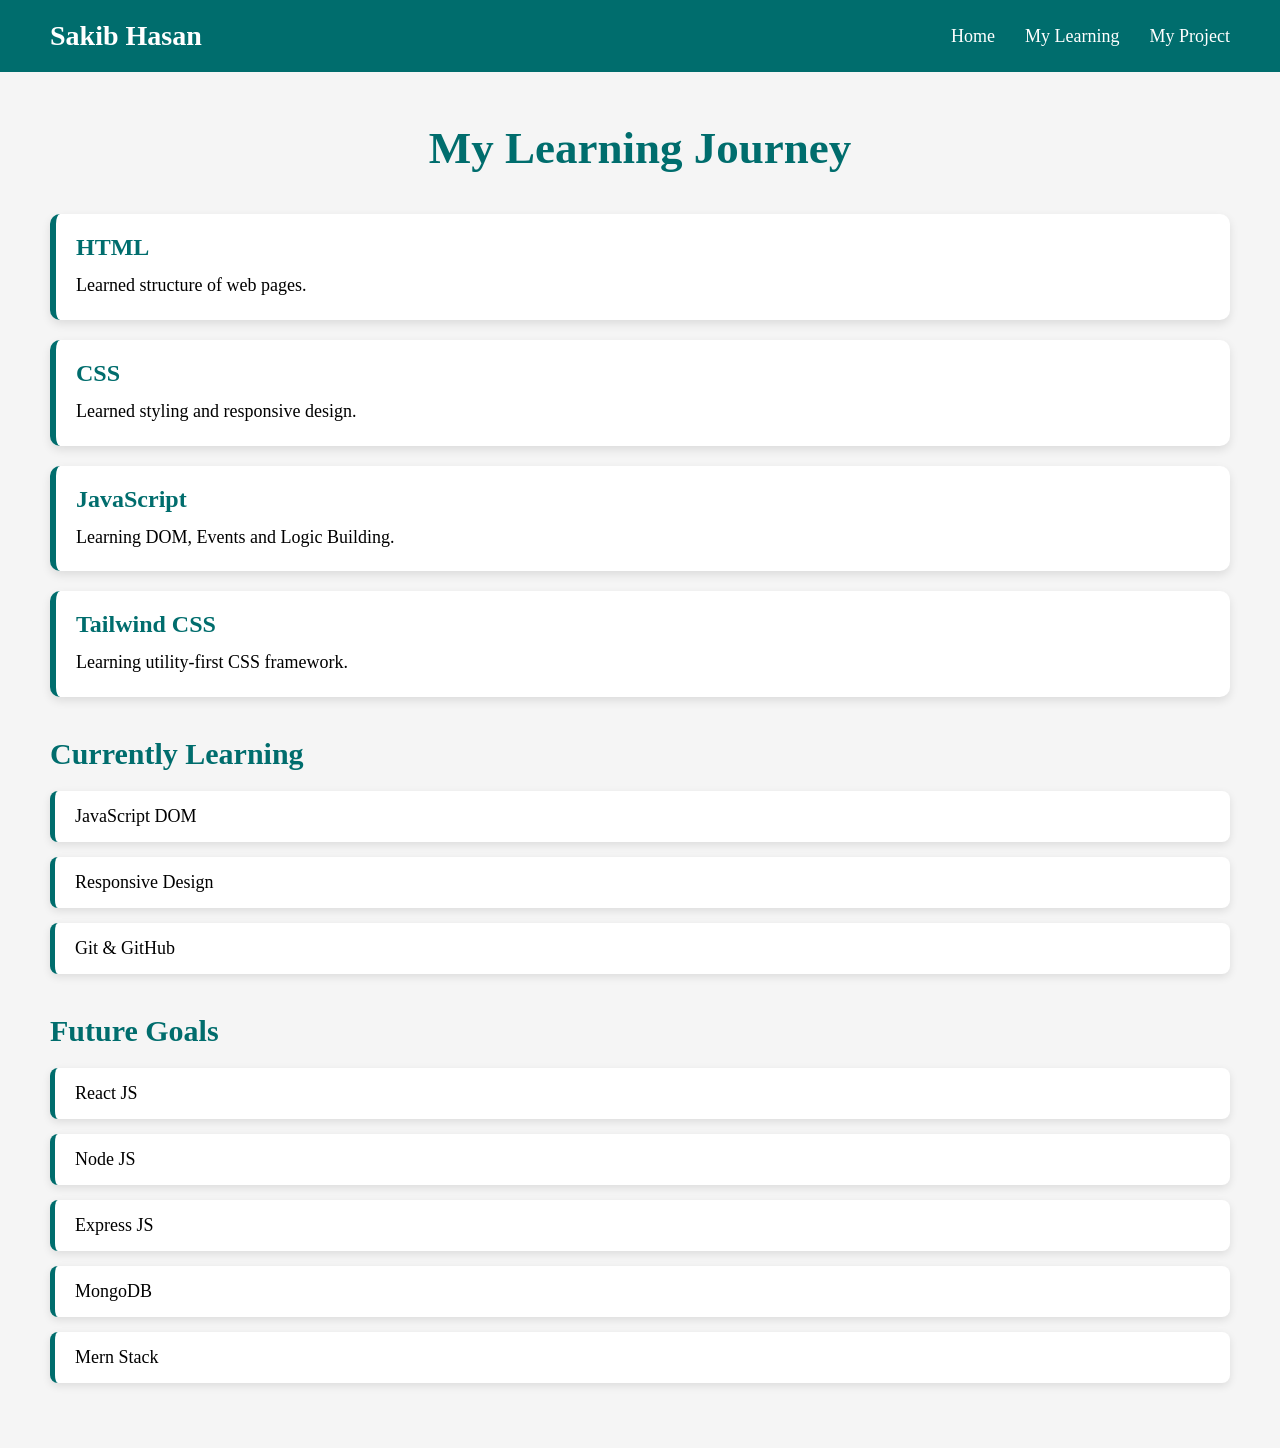
==== learning.html @ b610d888 "[Project Complete]" ====
<!DOCTYPE html>
<html lang="en">
<head>
    <meta charset="UTF-8">
    <meta name="viewport" content="width=device-width, initial-scale=1.0">
    <title>Learning Page</title>
    <link rel="stylesheet" href="resume.css">
</head>
<body>
    <nav>

    <div class="logo">
        Sakib Hasan
    </div>

    <ul>

        <li><a href="resume.html">Home</a></li>

        <li><a href="learning.html">My Learning</a></li>

        <li><a href="project.html">My Project</a></li>

    </ul>

</nav>
<div class="page">

    <h1>My Learning Journey</h1>

    <div class="learning-card">
        <h2>HTML</h2>
        <p>Learned structure of web pages.</p>
    </div>

    <div class="learning-card">
        <h2>CSS</h2>
        <p>Learned styling and responsive design.</p>
    </div>

    <div class="learning-card">
        <h2>JavaScript</h2>
        <p>Learning DOM, Events and Logic Building.</p>
    </div>

    <div class="learning-card">
        <h2>Tailwind CSS</h2>
        <p>Learning utility-first CSS framework.</p>
    </div>

<h2 class="section-title">Currently Learning</h2>

<ul class="goal-list">
    <li>JavaScript DOM</li>
    <li>Responsive Design</li>
    <li>Git & GitHub</li>
</ul>

<h2 class="section-title">Future Goals</h2>

<ul class="goal-list">
    <li>React JS</li>
    <li>Node JS</li>
    <li>Express JS</li>
    <li>MongoDB</li>
    <li>Mern Stack</li>
</ul>
</div>
</body>
</html>
---- resume.css ----
* {
    padding: 0;
    margin: 0;
    box-sizing: border-box;
}

body {
    body {
        font-family: 'Poppins', sans-serif;
    }
}

nav {
    background: #006d6d;
    display: flex;
    justify-content: space-between;
    align-items: center;
    padding: 20px 50px;
}

nav ul {
    display: flex;
    gap: 30px;
    list-style: none;
}

nav a {
    text-decoration: none;
    color: white;
    font-size: 18px;
    transition: 0.3s;
}

nav a:hover {
    color: #00ffff;
    border-bottom: 2px solid white;
    box-shadow: 0 0 10px rgba(0, 0, 0, 0.2);
}

.logo {
    color: white;
    font-size: 28px;
    font-weight: bold;
}

.container {
    display: flex;
    min-height: 100vh;
}

.left {
    width: 70%;
    padding: 40px;
    background: white;
}

.role {
    color: teal;
    border-bottom: 2px solid rgb(2, 9, 9);
    display: inline-block;
    padding-bottom: 5px;
}

.right {
    width: 30%;
    color: white;
    background: #006d6d;
    padding: 40px;
}

.profile {
    display: flex;
    justify-content: center;
    margin-bottom: 40px;
}

.profile img {
    width: 100px;
    height: 100px;
    border-radius: 50%;
    object-fit: cover;
    border: 5px solid white;
    transition: 0.5s;
}

.profile img:hover {
    transform: scale(1.1);
}

.contact {
    margin-top: 20px;
}

.contact p {
    margin-bottom: 10px;
}

section {
    margin-top: 40px;
}

section h2 {
    border-bottom: 2px solid gray;
    padding-bottom: 10px;
    margin-bottom: 20px;
}

.exp-card {
    margin-top: 15px;
    padding: 15px;
    border-left: 5px solid teal;
    transition: 0.4s;
}

.exp-card:hover {
    transform: translateX(10px);
    background: #f5f5f5;
    box-shadow: 0 0 10px rgba(0, 0, 0, 0.2);
}

.skill h2 {
    border-bottom: 3px solid white;
    margin-bottom: 10px;
}

.education h2 {
    border-bottom: 3px solid white;
    margin-bottom: 10px;
}

.study {
    font-size: 18px;
    font-weight: bold;
}

.date {
    font-size: 12px;
}

.lang2 {
    display: flex;
    justify-content: space-around;
}

.interest h2 {
    border-bottom: 3px solid white;
    margin-bottom: 10px;
}
.page{
    padding:50px;
    min-height:100vh;
    background:#f5f5f5;
}
.page h1{
    text-align:center;
    color:#006d6d;
    margin-bottom:40px;
    font-size:45px;
}
.learning-card {

    background: white;

    padding: 20px;

    margin-bottom: 20px;

    border-left: 6px solid #006d6d;

    border-radius: 10px;

    transition: 0.3s;

    box-shadow: 0 4px 10px rgba(0, 0, 0, 0.1);
}

.learning-card h2 {
    color: #006d6d;
    margin-bottom: 10px;
}

.learning-card p {
    font-size: 18px;
    line-height: 1.6;
}

.learning-card:hover {
    transform: translateX(10px);
    box-shadow: 0 8px 20px rgba(0, 0, 0, 0.2);
}

.section-title {
    color: #006d6d;
    margin-top: 40px;
    margin-bottom: 20px;
    font-size: 30px;
}

.goal-list {
    list-style: none;
}

.goal-list li {

    background: white;

    margin-bottom: 15px;

    padding: 15px 20px;

    border-left: 5px solid #006d6d;

    border-radius: 8px;

    font-size: 18px;

    box-shadow: 0 3px 8px rgba(0, 0, 0, 0.1);

    transition: 0.3s;
}

.goal-list li:hover {

    transform: translateX(10px);

    background: #006d6d;

    color: white;
}

.projects{
    padding:30px;
    min-height:100vh;
}

.projects h1{

    text-align:center;

    color:#006d6d;

    font-size:45px;

    margin-bottom:50px;
}

.project-container{

    display:flex;

    justify-content:center;

    gap:30px;

    flex-wrap:wrap;
}

.project-card{

    width:320px;

    background:white;

    border-radius:15px;

    overflow:hidden;

    box-shadow:0 5px 15px rgba(0,0,0,0.1);

    transition:0.4s;
}

.project-card:hover{

    transform:translateY(-10px);

    box-shadow:0 10px 25px rgba(0,0,0,0.2);
}

.project-card img{

    width:100%;

    height:200px;

    object-fit:cover;
}

.project-card h2{

    padding:15px;

    color:#006d6d;
}

.project-card p{

    padding:0 15px 20px;
}

.btn-group{

    display:flex;

    justify-content:space-around;

    padding:20px;
}

.btn{

    text-decoration:none;

    background:#006d6d;

    color:white;

    padding:10px 15px;

    border-radius:8px;

    transition:0.3s;
}

.btn:hover{

    background:#004f4f;

    transform:scale(1.05);
}
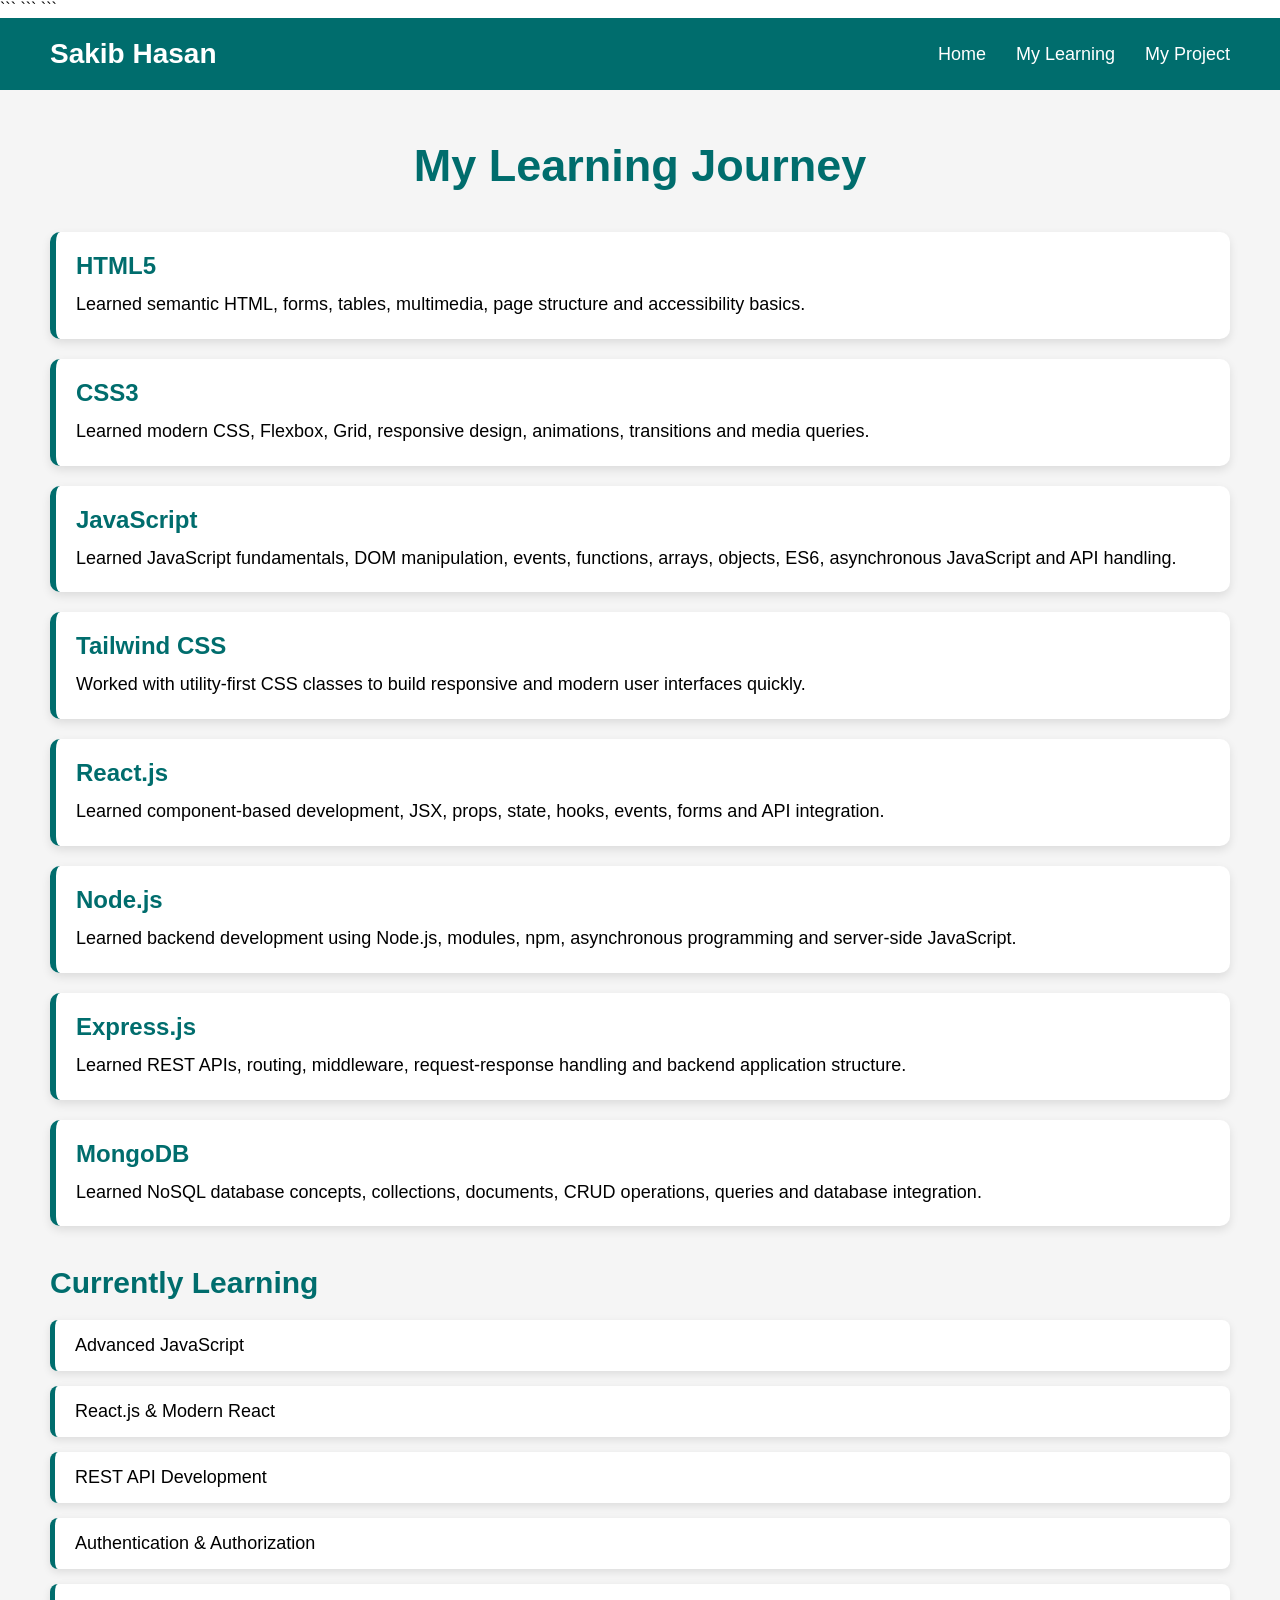
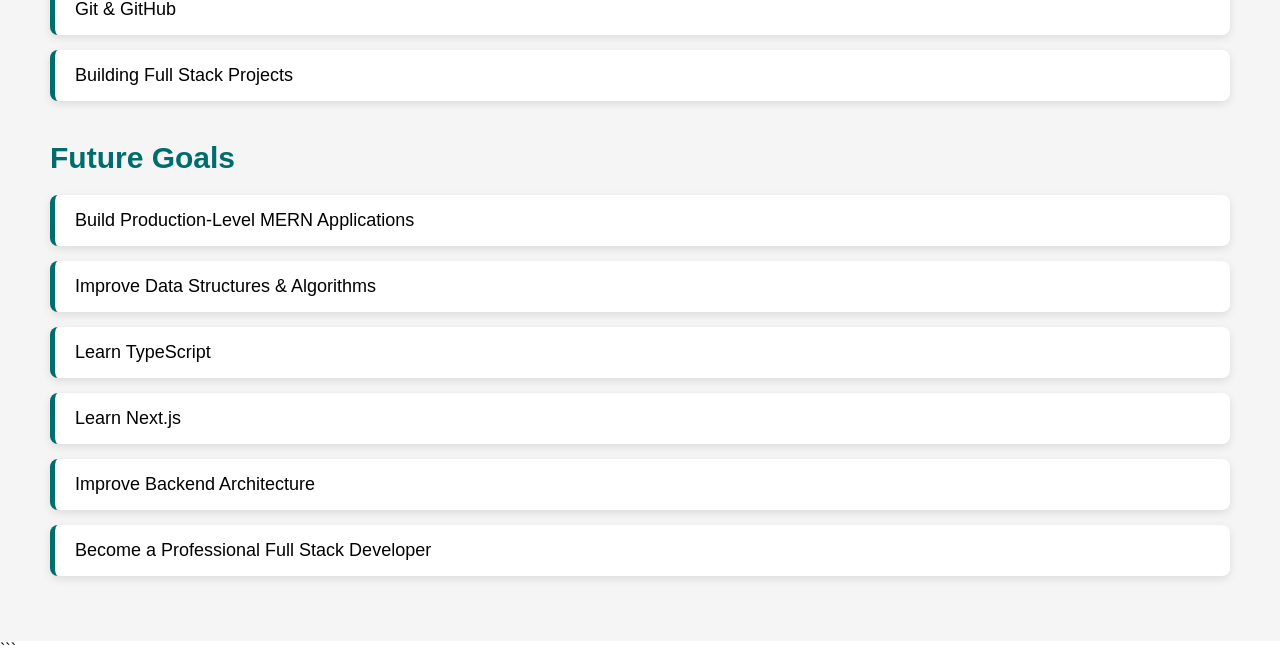
==== commit 14712ff7: "Portfolio Website" ====
--- a/learning.html
+++ b/learning.html
@@ -1,13 +1,27 @@
 <!DOCTYPE html>
+
 <html lang="en">
+
 <head>
-    <meta charset="UTF-8">
-    <meta name="viewport" content="width=device-width, initial-scale=1.0">
-    <title>Learning Page</title>
-    <link rel="stylesheet" href="resume.css">
+
+```
+<meta charset="UTF-8">
+
+<meta name="viewport" content="width=device-width, initial-scale=1.0">
+
+<title>Sakib Hasan | My Learning</title>
+
+<link rel="stylesheet" href="style.css">
+```
+
 </head>
+
 <body>
-    <nav>
+
+```
+<!-- Navbar -->
+
+<nav>
 
     <div class="logo">
         Sakib Hasan
@@ -15,56 +29,206 @@
 
     <ul>
 
-        <li><a href="resume.html">Home</a></li>
-
-        <li><a href="learning.html">My Learning</a></li>
-
-        <li><a href="project.html">My Project</a></li>
+        <li>
+            <a href="index.html">Home</a>
+        </li>
+
+        <li>
+            <a href="learning.html">My Learning</a>
+        </li>
+
+        <li>
+            <a href="project.html">My Project</a>
+        </li>
 
     </ul>
 
 </nav>
+
+
+<!-- Learning Section -->
+
 <div class="page">
 
     <h1>My Learning Journey</h1>
 
-    <div class="learning-card">
-        <h2>HTML</h2>
-        <p>Learned structure of web pages.</p>
-    </div>
-
-    <div class="learning-card">
-        <h2>CSS</h2>
-        <p>Learned styling and responsive design.</p>
-    </div>
-
-    <div class="learning-card">
+
+    <!-- Frontend -->
+
+    <div class="learning-card">
+
+        <h2>HTML5</h2>
+
+        <p>
+            Learned semantic HTML, forms, tables, multimedia,
+            page structure and accessibility basics.
+        </p>
+
+    </div>
+
+
+    <div class="learning-card">
+
+        <h2>CSS3</h2>
+
+        <p>
+            Learned modern CSS, Flexbox, Grid, responsive design,
+            animations, transitions and media queries.
+        </p>
+
+    </div>
+
+
+    <div class="learning-card">
+
         <h2>JavaScript</h2>
-        <p>Learning DOM, Events and Logic Building.</p>
-    </div>
-
-    <div class="learning-card">
+
+        <p>
+            Learned JavaScript fundamentals, DOM manipulation,
+            events, functions, arrays, objects, ES6,
+            asynchronous JavaScript and API handling.
+        </p>
+
+    </div>
+
+
+    <div class="learning-card">
+
         <h2>Tailwind CSS</h2>
-        <p>Learning utility-first CSS framework.</p>
-    </div>
-
-<h2 class="section-title">Currently Learning</h2>
-
-<ul class="goal-list">
-    <li>JavaScript DOM</li>
-    <li>Responsive Design</li>
-    <li>Git & GitHub</li>
-</ul>
-
-<h2 class="section-title">Future Goals</h2>
-
-<ul class="goal-list">
-    <li>React JS</li>
-    <li>Node JS</li>
-    <li>Express JS</li>
-    <li>MongoDB</li>
-    <li>Mern Stack</li>
-</ul>
+
+        <p>
+            Worked with utility-first CSS classes to build
+            responsive and modern user interfaces quickly.
+        </p>
+
+    </div>
+
+
+    <!-- MERN -->
+
+    <div class="learning-card">
+
+        <h2>React.js</h2>
+
+        <p>
+            Learned component-based development, JSX, props,
+            state, hooks, events, forms and API integration.
+        </p>
+
+    </div>
+
+
+    <div class="learning-card">
+
+        <h2>Node.js</h2>
+
+        <p>
+            Learned backend development using Node.js,
+            modules, npm, asynchronous programming and
+            server-side JavaScript.
+        </p>
+
+    </div>
+
+
+    <div class="learning-card">
+
+        <h2>Express.js</h2>
+
+        <p>
+            Learned REST APIs, routing, middleware,
+            request-response handling and backend
+            application structure.
+        </p>
+
+    </div>
+
+
+    <div class="learning-card">
+
+        <h2>MongoDB</h2>
+
+        <p>
+            Learned NoSQL database concepts, collections,
+            documents, CRUD operations, queries and
+            database integration.
+        </p>
+
+    </div>
+
+
+    <!-- Currently Learning -->
+
+    <h2 class="section-title">
+        Currently Learning
+    </h2>
+
+    <ul class="goal-list">
+
+        <li>
+            Advanced JavaScript
+        </li>
+
+        <li>
+            React.js & Modern React
+        </li>
+
+        <li>
+            REST API Development
+        </li>
+
+        <li>
+            Authentication & Authorization
+        </li>
+
+        <li>
+            Git & GitHub
+        </li>
+
+        <li>
+            Building Full Stack Projects
+        </li>
+
+    </ul>
+
+
+    <!-- Future Goals -->
+
+    <h2 class="section-title">
+        Future Goals
+    </h2>
+
+    <ul class="goal-list">
+
+        <li>
+            Build Production-Level MERN Applications
+        </li>
+
+        <li>
+            Improve Data Structures & Algorithms
+        </li>
+
+        <li>
+            Learn TypeScript
+        </li>
+
+        <li>
+            Learn Next.js
+        </li>
+
+        <li>
+            Improve Backend Architecture
+        </li>
+
+        <li>
+            Become a Professional Full Stack Developer
+        </li>
+
+    </ul>
+
 </div>
+```
+
 </body>
-</html>+
+</html>
--- a/style.css
+++ b/style.css
@@ -0,0 +1,730 @@
+* {
+  padding: 0;
+  margin: 0;
+  box-sizing: border-box;
+  }
+
+html {
+scroll-behavior: smooth;
+}
+
+body {
+font-family: 'Poppins', sans-serif;
+overflow-x: hidden;
+}
+
+/* =========================
+NAVBAR
+========================= */
+
+nav {
+background: #006d6d;
+display: flex;
+justify-content: space-between;
+align-items: center;
+padding: 20px 50px;
+}
+
+nav ul {
+display: flex;
+gap: 30px;
+list-style: none;
+}
+
+nav a {
+text-decoration: none;
+color: white;
+font-size: 18px;
+transition: 0.3s;
+}
+
+nav a:hover {
+color: #00ffff;
+border-bottom: 2px solid white;
+box-shadow: 0 0 10px rgba(0, 0, 0, 0.2);
+}
+
+.logo {
+color: white;
+font-size: 28px;
+font-weight: bold;
+}
+
+/* =========================
+HOME / RESUME
+========================= */
+
+.container {
+display: flex;
+min-height: 100vh;
+}
+
+.left {
+width: 70%;
+padding: 40px;
+background: white;
+}
+
+.left h1 {
+font-size: 38px;
+line-height: 1.2;
+}
+
+.role {
+color: teal;
+border-bottom: 2px solid rgb(2, 9, 9);
+display: inline-block;
+padding-bottom: 5px;
+margin-top: 8px;
+}
+
+.right {
+width: 30%;
+color: white;
+background: #006d6d;
+padding: 40px;
+}
+
+/* =========================
+PROFILE
+========================= */
+
+.profile {
+display: flex;
+justify-content: center;
+margin-bottom: 40px;
+}
+
+.profile img {
+width: 120px;
+height: 120px;
+border-radius: 50%;
+object-fit: cover;
+border: 5px solid white;
+transition: 0.5s;
+}
+
+.profile img:hover {
+transform: scale(1.1);
+}
+
+/* =========================
+CONTACT
+========================= */
+
+.contact {
+margin-top: 20px;
+}
+
+.contact p {
+margin-bottom: 10px;
+word-break: break-word;
+}
+
+/* =========================
+SECTIONS
+========================= */
+
+section {
+margin-top: 40px;
+}
+
+section h2 {
+border-bottom: 2px solid gray;
+padding-bottom: 10px;
+margin-bottom: 20px;
+}
+
+/* =========================
+EXPERIENCE
+========================= */
+
+.exp-card {
+margin-top: 15px;
+padding: 15px;
+border-left: 5px solid teal;
+transition: 0.4s;
+}
+
+.exp-card:hover {
+transform: translateX(10px);
+background: #f5f5f5;
+box-shadow: 0 0 10px rgba(0, 0, 0, 0.2);
+}
+
+/* =========================
+EDUCATION
+========================= */
+
+.education h2 {
+border-bottom: 3px solid white;
+margin-bottom: 10px;
+}
+
+.study {
+font-size: 18px;
+font-weight: bold;
+}
+
+.date {
+font-size: 12px;
+}
+
+/* =========================
+SKILLS
+========================= */
+
+.skill h2 {
+border-bottom: 3px solid white;
+margin-bottom: 10px;
+}
+
+.skill p {
+margin-bottom: 8px;
+}
+
+/* =========================
+LANGUAGES
+========================= */
+
+.lang2 {
+display: flex;
+justify-content: space-around;
+gap: 15px;
+flex-wrap: wrap;
+}
+
+/* =========================
+INTERESTS
+========================= */
+
+.interest h2 {
+border-bottom: 3px solid white;
+margin-bottom: 10px;
+}
+
+.interest ul {
+padding-left: 20px;
+}
+
+.interest li {
+margin-bottom: 8px;
+}
+
+/* =========================
+LEARNING PAGE
+========================= */
+
+.page {
+padding: 50px;
+min-height: 100vh;
+background: #f5f5f5;
+}
+
+.page h1 {
+text-align: center;
+color: #006d6d;
+margin-bottom: 40px;
+font-size: 45px;
+}
+
+.learning-card {
+background: white;
+padding: 20px;
+margin-bottom: 20px;
+border-left: 6px solid #006d6d;
+border-radius: 10px;
+transition: 0.3s;
+box-shadow: 0 4px 10px rgba(0, 0, 0, 0.1);
+}
+
+.learning-card h2 {
+color: #006d6d;
+margin-bottom: 10px;
+}
+
+.learning-card p {
+font-size: 18px;
+line-height: 1.6;
+}
+
+.learning-card:hover {
+transform: translateX(10px);
+box-shadow: 0 8px 20px rgba(0, 0, 0, 0.2);
+}
+
+.section-title {
+color: #006d6d;
+margin-top: 40px;
+margin-bottom: 20px;
+font-size: 30px;
+}
+
+.goal-list {
+list-style: none;
+}
+
+.goal-list li {
+background: white;
+margin-bottom: 15px;
+padding: 15px 20px;
+border-left: 5px solid #006d6d;
+border-radius: 8px;
+font-size: 18px;
+box-shadow: 0 3px 8px rgba(0, 0, 0, 0.1);
+transition: 0.3s;
+}
+
+.goal-list li:hover {
+transform: translateX(10px);
+background: #006d6d;
+color: white;
+}
+
+/* =========================
+PROJECT PAGE
+========================= */
+
+.projects {
+padding: 30px;
+min-height: 100vh;
+}
+
+.projects h1 {
+text-align: center;
+color: #006d6d;
+font-size: 45px;
+margin-bottom: 50px;
+}
+
+.project-container {
+display: flex;
+justify-content: center;
+gap: 30px;
+flex-wrap: wrap;
+}
+
+.project-card {
+width: 320px;
+max-width: 100%;
+background: white;
+border-radius: 15px;
+overflow: hidden;
+box-shadow: 0 5px 15px rgba(0, 0, 0, 0.1);
+transition: 0.4s;
+}
+
+.project-card:hover {
+transform: translateY(-10px);
+box-shadow: 0 10px 25px rgba(0, 0, 0, 0.2);
+}
+
+.project-card img {
+width: 100%;
+height: 200px;
+object-fit: cover;
+}
+
+.project-card h2 {
+padding: 15px;
+color: #006d6d;
+}
+
+.project-card p {
+padding: 0 15px 20px;
+line-height: 1.5;
+}
+
+.btn-group {
+display: flex;
+justify-content: space-around;
+gap: 10px;
+padding: 20px;
+flex-wrap: wrap;
+}
+
+.btn {
+text-decoration: none;
+background: #006d6d;
+color: white;
+padding: 10px 15px;
+border-radius: 8px;
+transition: 0.3s;
+}
+
+.btn:hover {
+background: #004f4f;
+transform: scale(1.05);
+}
+
+/* ==================================================
+TABLET
+768px - 1024px
+================================================== */
+
+@media (max-width: 1024px) {
+
+
+nav {
+    padding: 18px 30px;
+}
+
+.logo {
+    font-size: 24px;
+}
+
+nav ul {
+    gap: 20px;
+}
+
+nav a {
+    font-size: 16px;
+}
+
+.left {
+    width: 65%;
+    padding: 30px;
+}
+
+.right {
+    width: 35%;
+    padding: 30px;
+}
+
+.left h1 {
+    font-size: 32px;
+}
+
+.page {
+    padding: 35px;
+}
+
+.page h1,
+.projects h1 {
+    font-size: 38px;
+}
+
+}
+
+/* ==================================================
+MOBILE
+Below 768px
+================================================== */
+
+@media (max-width: 767px) {
+
+/* Navbar */
+
+nav {
+    flex-direction: column;
+    gap: 15px;
+    padding: 18px 15px;
+}
+
+.logo {
+    font-size: 24px;
+    text-align: center;
+}
+
+nav ul {
+    width: 100%;
+    justify-content: center;
+    gap: 15px;
+    flex-wrap: wrap;
+}
+
+nav a {
+    font-size: 15px;
+}
+
+
+/* Resume Layout */
+
+.container {
+    flex-direction: column;
+}
+
+.left,
+.right {
+    width: 100%;
+}
+
+.left {
+    padding: 30px 20px;
+}
+
+.right {
+    padding: 35px 20px;
+}
+
+
+/* Heading */
+
+.left h1 {
+    font-size: 28px;
+    text-align: center;
+}
+
+.role {
+    display: block;
+    width: fit-content;
+    margin: 10px auto 0;
+    font-size: 17px;
+}
+
+
+/* Contact */
+
+.contact {
+    text-align: center;
+    margin-top: 25px;
+}
+
+.contact p {
+    font-size: 14px;
+}
+
+
+/* Sections */
+
+section {
+    margin-top: 30px;
+}
+
+section h2 {
+    font-size: 23px;
+}
+
+section p {
+    font-size: 15px;
+    line-height: 1.7;
+}
+
+
+/* Experience */
+
+.exp-card {
+    padding: 15px;
+}
+
+.exp-card:hover {
+    transform: none;
+}
+
+
+/* Profile */
+
+.profile {
+    margin-bottom: 30px;
+}
+
+.profile img {
+    width: 120px;
+    height: 120px;
+}
+
+
+/* Right Side */
+
+.education,
+.skill,
+.interest {
+    margin-bottom: 30px;
+}
+
+.study {
+    font-size: 17px;
+}
+
+.skill p,
+.interest li {
+    font-size: 15px;
+}
+
+
+/* Languages */
+
+.lang2 {
+    justify-content: flex-start;
+    gap: 20px;
+}
+
+
+/* Learning */
+
+.page {
+    padding: 30px 20px;
+}
+
+.page h1 {
+    font-size: 30px;
+    margin-bottom: 30px;
+}
+
+.learning-card {
+    padding: 18px;
+}
+
+.learning-card h2 {
+    font-size: 21px;
+}
+
+.learning-card p {
+    font-size: 15px;
+    line-height: 1.7;
+}
+
+.section-title {
+    font-size: 25px;
+}
+
+.goal-list li {
+    font-size: 15px;
+    padding: 13px 15px;
+}
+
+.goal-list li:hover {
+    transform: none;
+}
+
+
+/* Projects */
+
+.projects {
+    padding: 30px 15px;
+}
+
+.projects h1 {
+    font-size: 30px;
+    margin-bottom: 35px;
+}
+
+.project-container {
+    gap: 20px;
+}
+
+.project-card {
+    width: 100%;
+    max-width: 350px;
+}
+
+.project-card:hover {
+    transform: translateY(-5px);
+}
+
+.project-card img {
+    height: 190px;
+}
+
+.project-card h2 {
+    font-size: 21px;
+}
+
+.project-card p {
+    font-size: 14px;
+}
+
+.btn-group {
+    justify-content: center;
+}
+
+.btn {
+    font-size: 14px;
+    padding: 9px 13px;
+}
+}
+
+
+/* ==================================================
+SMALL MOBILE
+Below 480px
+================================================== */
+
+@media (max-width: 480px) {
+
+nav {
+    padding: 15px 10px;
+}
+
+.logo {
+    font-size: 22px;
+}
+
+nav ul {
+    gap: 10px;
+}
+
+nav a {
+    font-size: 13px;
+}
+
+
+.left {
+    padding: 25px 15px;
+}
+
+.right {
+    padding: 30px 15px;
+}
+
+
+.left h1 {
+    font-size: 24px;
+}
+
+.role {
+    font-size: 15px;
+}
+
+
+section h2 {
+    font-size: 21px;
+}
+
+section p {
+    font-size: 14px;
+}
+
+
+.profile img {
+    width: 105px;
+    height: 105px;
+}
+
+
+.page {
+    padding: 25px 15px;
+}
+
+.page h1,
+.projects h1 {
+    font-size: 27px;
+}
+
+
+.learning-card {
+    padding: 15px;
+}
+
+.learning-card h2 {
+    font-size: 19px;
+}
+
+.learning-card p {
+    font-size: 14px;
+}
+
+
+.project-card {
+    width: 100%;
+}
+
+.project-card img {
+    height: 180px;
+}
+
+.btn-group {
+    padding: 15px;
+}
+
+}
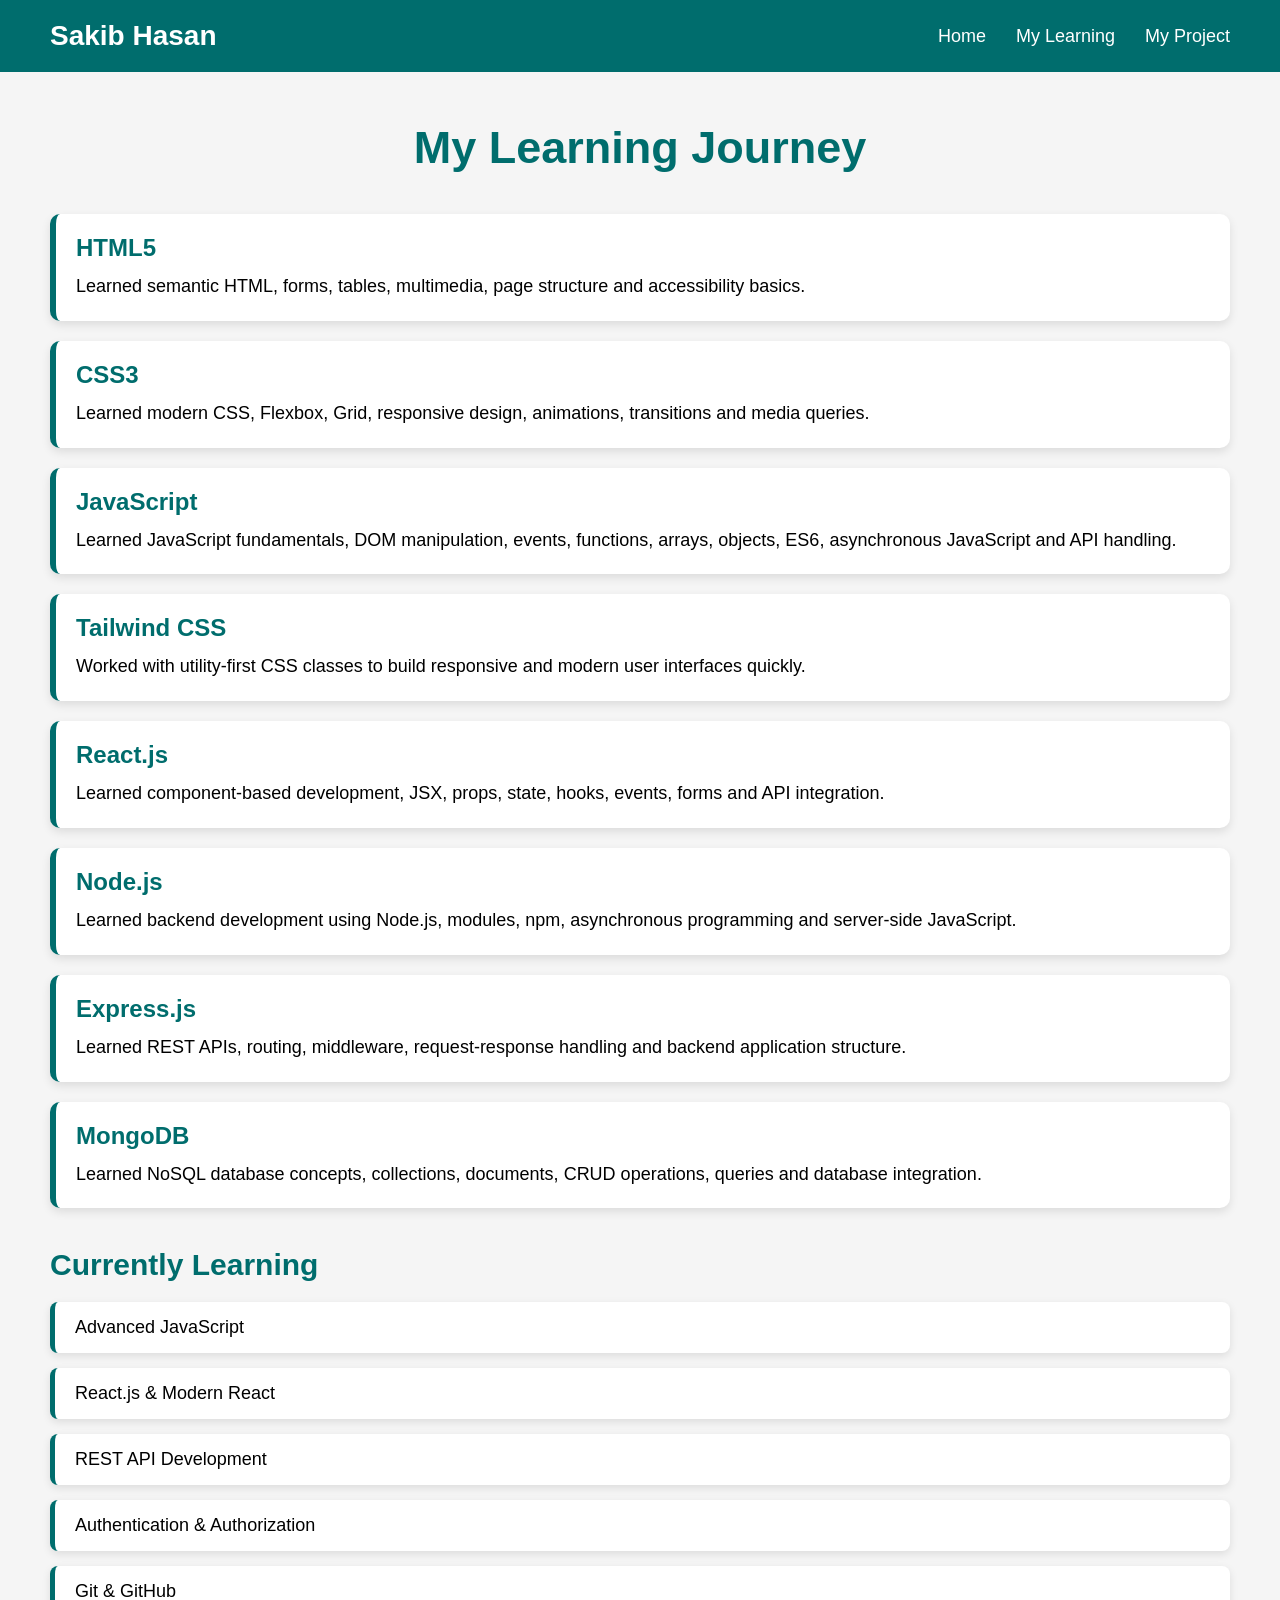
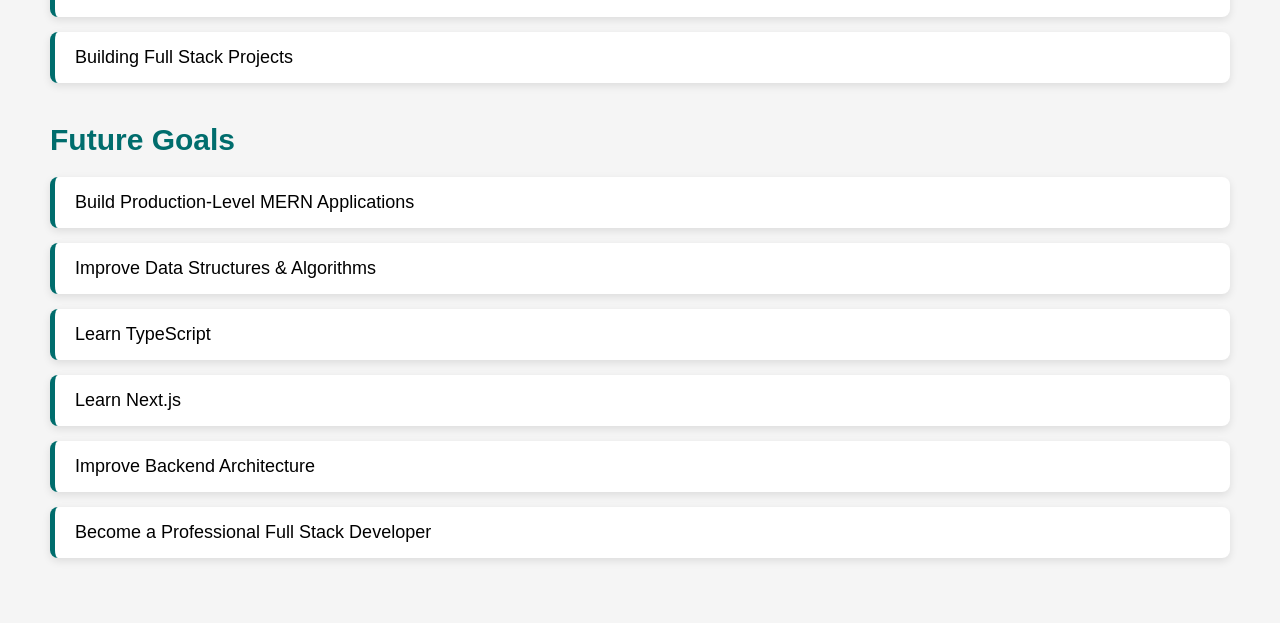
==== commit 36c55567: "Portfolio Website" ====
--- a/learning.html
+++ b/learning.html
@@ -4,7 +4,6 @@
 
 <head>
 
-```
 <meta charset="UTF-8">
 
 <meta name="viewport" content="width=device-width, initial-scale=1.0">
@@ -12,13 +11,11 @@
 <title>Sakib Hasan | My Learning</title>
 
 <link rel="stylesheet" href="style.css">
-```
 
 </head>
 
 <body>
 
-```
 <!-- Navbar -->
 
 <nav>
@@ -227,7 +224,6 @@
     </ul>
 
 </div>
-```
 
 </body>
 
